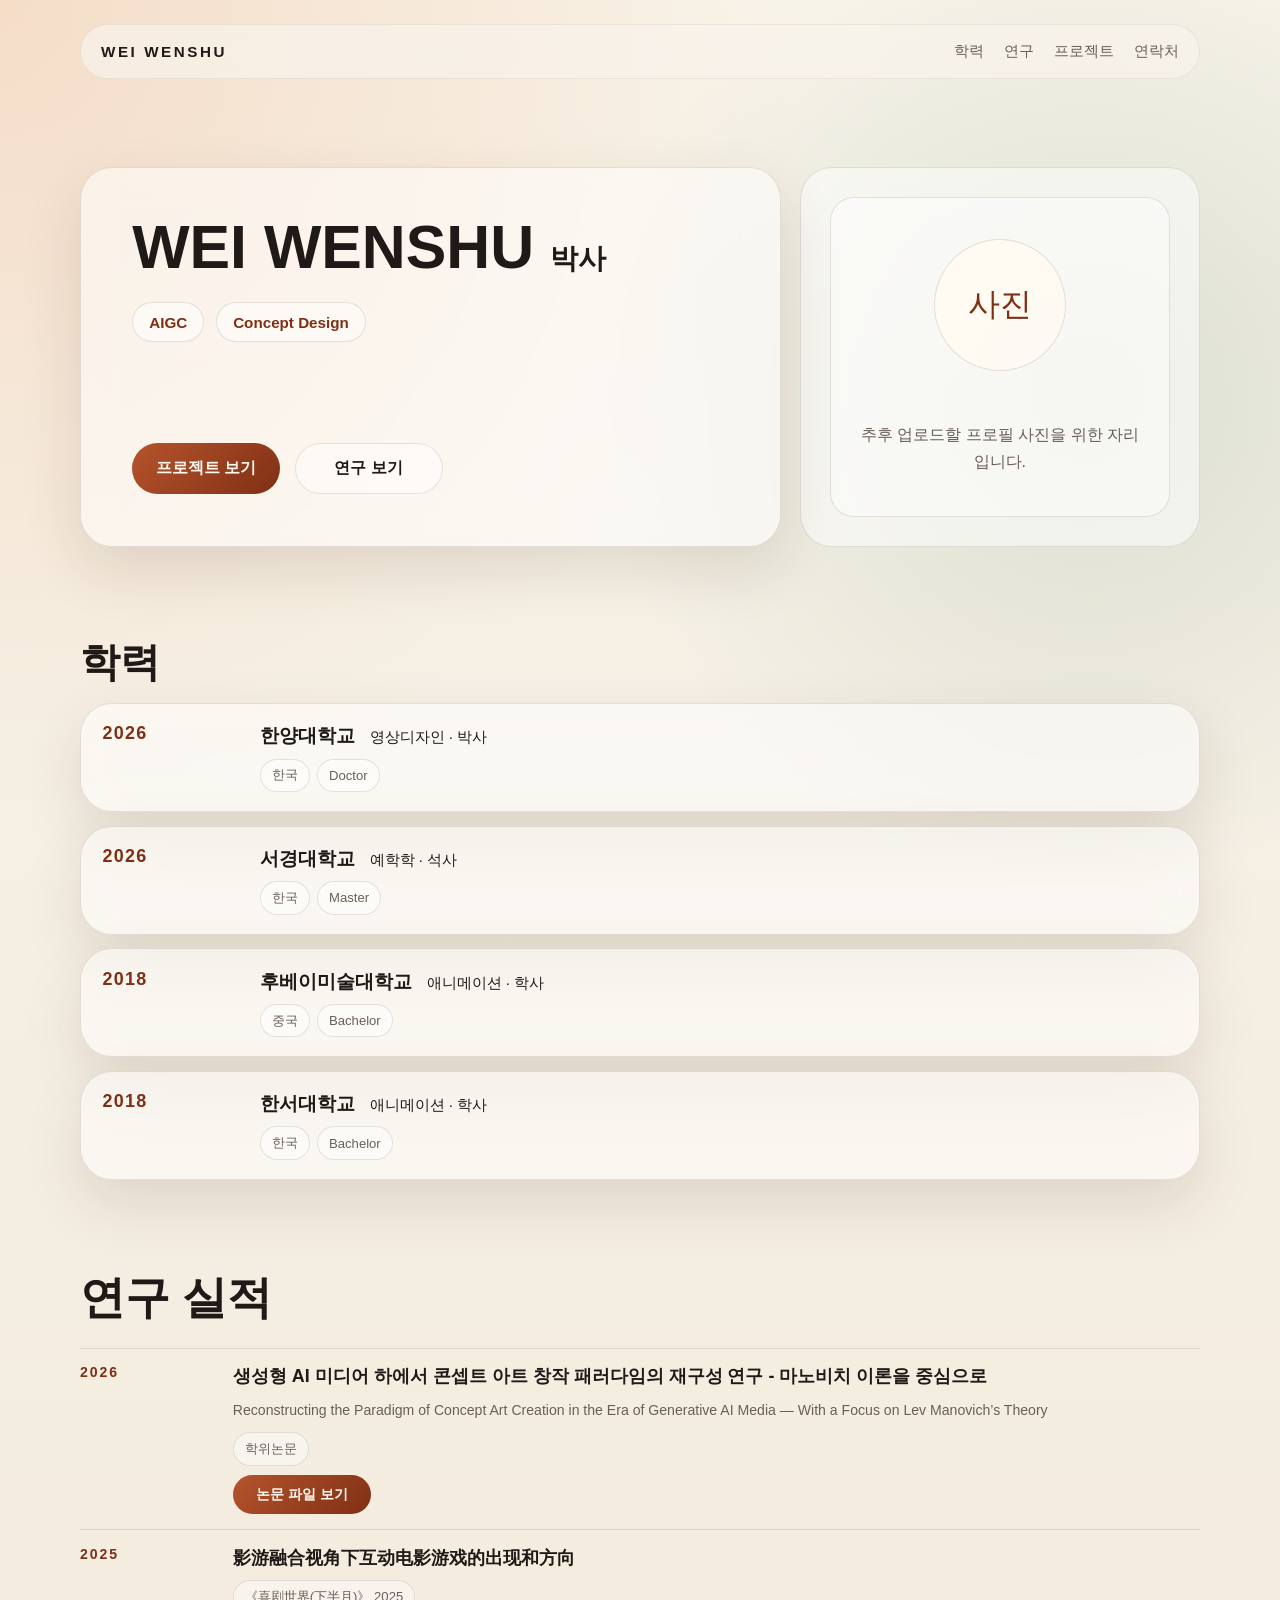
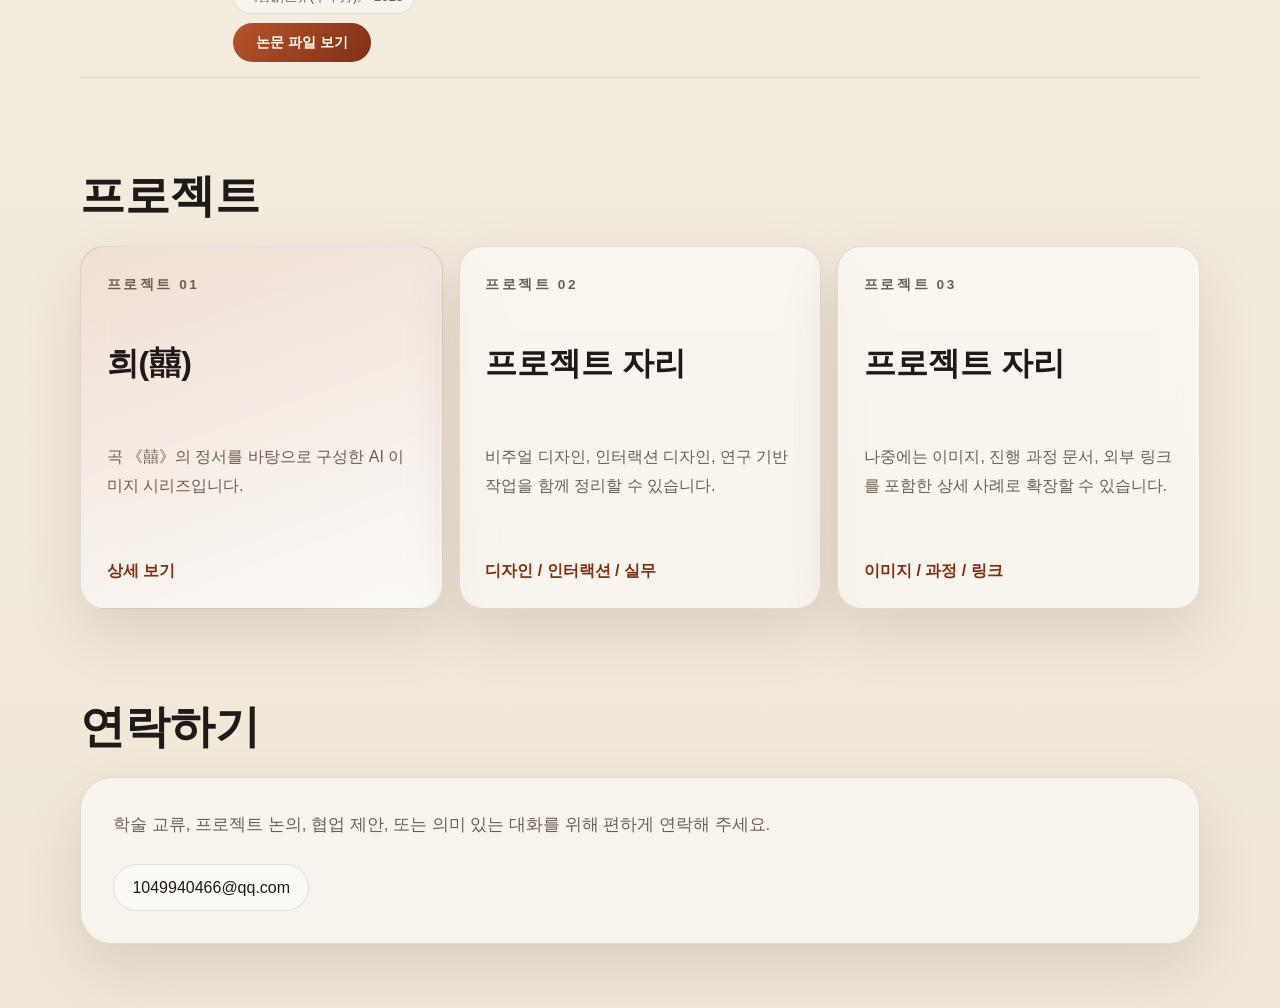
==== index.html @ aef204ae "Initial personal website" ====
<!DOCTYPE html>
<html lang="ko">
  <head>
    <meta charset="UTF-8" />
    <meta name="viewport" content="width=device-width, initial-scale=1.0" />
    <title>WEI WENSHU | 개인 웹사이트</title>
    <meta
      name="description"
      content="WEI WENSHU의 개인 웹사이트로, 학력, 연구 논문, 프로젝트, 연락처 정보를 담고 있습니다."
    />
    <link rel="stylesheet" href="styles.css" />
  </head>
  <body>
    <div class="page-shell">
      <header class="site-header">
        <a class="brand" href="#top">WEI WENSHU</a>
        <button class="nav-toggle" type="button" aria-expanded="false" aria-label="내비게이션 열기">
          <span></span>
          <span></span>
        </button>
        <nav class="site-nav" aria-label="주요 내비게이션">
          <a href="#education">학력</a>
          <a href="#research">연구</a>
          <a href="#portfolio">프로젝트</a>
          <a href="#contact">연락처</a>
        </nav>
      </header>

      <main id="top">
        <section class="hero section reveal">
          <div class="hero-copy">
            <div class="hero-name-row">
              <h1>WEI WENSHU</h1>
              <p class="hero-role">박사</p>
            </div>
            <div class="hero-tags" aria-label="Professional tags">
              <span>AIGC</span>
              <span>Concept Design</span>
            </div>
            <div class="hero-actions">
              <a class="button primary" href="#portfolio">프로젝트 보기</a>
              <a class="button secondary" href="#research">연구 보기</a>
            </div>
          </div>

          <aside class="hero-card">
            <div class="avatar-placeholder" aria-label="사진 자리 표시">
              <span>사진</span>
              <p>추후 업로드할 프로필 사진을 위한 자리입니다.</p>
            </div>
          </aside>
        </section>

        <section class="section reveal" id="education">
          <div class="section-heading">
            <h2>학력</h2>
          </div>
          <div class="education-panel">
            <article class="education-card">
              <div class="education-year">2026</div>
              <div class="education-content">
                <div class="education-title-row">
                  <h3>한양대학교</h3>
                  <p class="education-degree">영상디자인 · 박사</p>
                </div>
                <div class="education-meta">
                  <span>한국</span>
                  <span>Doctor</span>
                </div>
              </div>
            </article>
            <article class="education-card">
              <div class="education-year">2026</div>
              <div class="education-content">
                <div class="education-title-row">
                  <h3>서경대학교</h3>
                  <p class="education-degree">예학학 · 석사</p>
                </div>
                <div class="education-meta">
                  <span>한국</span>
                  <span>Master</span>
                </div>
              </div>
            </article>
            <article class="education-card">
              <div class="education-year">2018</div>
              <div class="education-content">
                <div class="education-title-row">
                  <h3>후베이미술대학교</h3>
                  <p class="education-degree">애니메이션 · 학사</p>
                </div>
                <div class="education-meta">
                  <span>중국</span>
                  <span>Bachelor</span>
                </div>
              </div>
            </article>
            <article class="education-card">
              <div class="education-year">2018</div>
              <div class="education-content">
                <div class="education-title-row">
                  <h3>한서대학교</h3>
                  <p class="education-degree">애니메이션 · 학사</p>
                </div>
                <div class="education-meta">
                  <span>한국</span>
                  <span>Bachelor</span>
                </div>
              </div>
            </article>
          </div>
        </section>

        <section class="section reveal" id="research">
          <div class="section-heading">
            <h2>연구 실적</h2>
          </div>
          <div class="timeline research-list">
            <article class="timeline-item">
              <span class="timeline-year">2026</span>
              <div class="research-entry">
                <h3>
                  생성형 AI 미디어 하에서 콘셉트 아트 창작 패러다임의 재구성 연구 - 마노비치 이론을 중심으로
                </h3>
                <p class="research-english-title">
                  Reconstructing the Paradigm of Concept Art Creation in the Era of Generative AI Media
                  — With a Focus on Lev Manovich&rsquo;s Theory
                </p>
                <div class="research-meta">
                  <span>학위논문</span>
                </div>
                <div class="research-links">
                  <a
                    class="paper-link"
                    href="papers/wei-wenshu-thesis-2026.pdf"
                    target="_blank"
                    rel="noreferrer"
                  >
                    논문 파일 보기
                  </a>
                </div>
              </div>
            </article>
            <article class="timeline-item">
              <span class="timeline-year">2025</span>
              <div class="research-entry">
                <h3>影游融合视角下互动电影游戏的出现和方向</h3>
                <div class="research-meta">
                  <span>《喜剧世界(下半月)》 2025</span>
                </div>
                <div class="research-links">
                  <a
                    class="paper-link"
                    href="papers/interactive-film-game-2025.pdf"
                    target="_blank"
                    rel="noreferrer"
                  >
                    논문 파일 보기
                  </a>
                </div>
              </div>
            </article>
          </div>
        </section>

        <section class="section reveal" id="portfolio">
          <div class="section-heading">
            <h2>프로젝트</h2>
          </div>
          <div class="projects-grid portfolio-grid">
            <a class="project-card featured project-link-card" href="project-01.html">
              <p class="project-tag">프로젝트 01</p>
              <h3>희(囍)</h3>
              <p>곡 《囍》의 정서를 바탕으로 구성한 AI 이미지 시리즈입니다.</p>
              <span>상세 보기</span>
            </a>
            <article class="project-card">
              <p class="project-tag">프로젝트 02</p>
              <h3>프로젝트 자리</h3>
              <p>비주얼 디자인, 인터랙션 디자인, 연구 기반 작업을 함께 정리할 수 있습니다.</p>
              <span>디자인 / 인터랙션 / 실무</span>
            </article>
            <article class="project-card">
              <p class="project-tag">프로젝트 03</p>
              <h3>프로젝트 자리</h3>
              <p>나중에는 이미지, 진행 과정 문서, 외부 링크를 포함한 상세 사례로 확장할 수 있습니다.</p>
              <span>이미지 / 과정 / 링크</span>
            </article>
          </div>
        </section>

        <section class="section contact-section reveal" id="contact">
          <div class="section-heading">
            <h2>연락하기</h2>
          </div>
          <div class="contact-card">
            <p>
              학술 교류, 프로젝트 논의, 협업 제안, 또는 의미 있는 대화를 위해 편하게 연락해 주세요.
            </p>
            <div class="contact-links">
              <a href="mailto:1049940466@qq.com">1049940466@qq.com</a>
            </div>
          </div>
        </section>
      </main>
    </div>

    <script src="script.js"></script>
  </body>
</html>
---- styles.css ----
:root {
  --bg: #f3efe5;
  --bg-soft: rgba(255, 255, 255, 0.52);
  --surface: rgba(255, 250, 240, 0.78);
  --surface-strong: #fffaf2;
  --text: #1f1a17;
  --muted: #6a5f57;
  --line: rgba(53, 39, 25, 0.12);
  --accent: #b6542d;
  --accent-deep: #7f2f14;
  --shadow: 0 24px 60px rgba(64, 34, 14, 0.12);
  --radius-xl: 32px;
  --radius-lg: 24px;
  --radius-md: 18px;
  --container: min(1120px, calc(100vw - 2rem));
}

* {
  box-sizing: border-box;
}

html {
  scroll-behavior: smooth;
}

body {
  margin: 0;
  min-height: 100vh;
  font-family: "Microsoft YaHei", "微软雅黑", "Malgun Gothic", "Apple SD Gothic Neo", sans-serif;
  color: var(--text);
  background:
    radial-gradient(circle at top left, rgba(236, 150, 93, 0.24), transparent 28%),
    radial-gradient(circle at 85% 15%, rgba(95, 136, 112, 0.18), transparent 20%),
    linear-gradient(180deg, #f8f4ea 0%, #f0e7d8 100%);
}

a {
  color: inherit;
  text-decoration: none;
}

.page-shell {
  width: var(--container);
  margin: 0 auto;
  padding: 1rem 0 4rem;
}

.site-header {
  position: sticky;
  top: 0;
  z-index: 10;
  display: flex;
  align-items: center;
  justify-content: space-between;
  margin-top: 0.5rem;
  padding: 1rem 1.25rem;
  backdrop-filter: blur(18px);
  background: rgba(248, 243, 235, 0.7);
  border: 1px solid rgba(77, 56, 36, 0.08);
  border-radius: 999px;
}

.brand {
  font-size: 0.95rem;
  font-weight: 800;
  letter-spacing: 0.16rem;
}

.site-nav {
  display: flex;
  gap: 1.25rem;
  color: var(--muted);
  font-size: 0.95rem;
}

.site-nav a {
  position: relative;
}

.site-nav a::after {
  content: "";
  position: absolute;
  left: 0;
  bottom: -0.25rem;
  width: 100%;
  height: 1px;
  background: currentColor;
  transform: scaleX(0);
  transform-origin: left;
  transition: transform 180ms ease;
}

.site-nav a:hover::after,
.site-nav a:focus-visible::after {
  transform: scaleX(1);
}

.nav-toggle {
  display: none;
  width: 48px;
  height: 48px;
  border: 1px solid var(--line);
  border-radius: 50%;
  background: rgba(255, 255, 255, 0.4);
}

.nav-toggle span {
  display: block;
  width: 18px;
  height: 2px;
  margin: 5px auto;
  background: var(--text);
  transition: transform 180ms ease, opacity 180ms ease;
}

main {
  padding-top: 2rem;
}

.section,
.hero,
.highlights {
  margin-top: 1.5rem;
}

.hero {
  display: grid;
  grid-template-columns: 1.4fr 0.8fr;
  gap: 1.2rem;
  align-items: stretch;
}

.hero-copy,
.hero-card,
.highlight-card,
.project-card,
.skills-panel,
.contact-card {
  background: var(--bg-soft);
  border: 1px solid var(--line);
  box-shadow: var(--shadow);
  backdrop-filter: blur(16px);
}

.hero-copy {
  display: flex;
  flex-direction: column;
  padding: clamp(2rem, 4vw, 4rem);
  border-radius: var(--radius-xl);
}

.eyebrow {
  margin: 0 0 1rem;
  letter-spacing: 0.24rem;
  font-size: 0.8rem;
  color: var(--accent-deep);
}

.hero h1 {
  margin: 0;
  font-size: clamp(1.9rem, 5vw, 3.8rem);
  line-height: 0.95;
  max-width: none;
  white-space: nowrap;
}

.hero-name-row {
  display: flex;
  align-items: baseline;
  gap: 1rem;
  flex-wrap: wrap;
  margin-bottom: 1.5rem;
}

.hero-role {
  margin: 0;
  color: var(--text);
  font-size: clamp(1.35rem, 2.2vw, 1.9rem);
  font-weight: 700;
  letter-spacing: 0;
}

.hero-tags {
  display: flex;
  flex-wrap: wrap;
  gap: 0.75rem;
  margin-top: 0;
}

.hero-tags span {
  display: inline-flex;
  align-items: center;
  padding: 0.65rem 1rem;
  border-radius: 999px;
  border: 1px solid var(--line);
  background: rgba(255, 255, 255, 0.45);
  color: var(--accent-deep);
  font-size: 0.95rem;
  font-weight: 600;
}

.hero-text {
  max-width: 58ch;
  margin: 1.5rem 0 0;
  font-size: 1.05rem;
  line-height: 1.8;
  color: var(--muted);
}

.hero-actions {
  display: flex;
  gap: 0.9rem;
  flex-wrap: wrap;
  margin-top: auto;
  padding-top: 3rem;
}

.button {
  display: inline-flex;
  align-items: center;
  justify-content: center;
  min-width: 148px;
  padding: 0.9rem 1.3rem;
  border-radius: 999px;
  font-weight: 700;
  transition: transform 180ms ease, background 180ms ease, color 180ms ease;
}

.button:hover,
.button:focus-visible {
  transform: translateY(-2px);
}

.button.primary {
  color: #fff9f2;
  background: linear-gradient(135deg, var(--accent) 0%, var(--accent-deep) 100%);
}

.button.secondary {
  border: 1px solid var(--line);
  background: rgba(255, 255, 255, 0.45);
}

.hero-card {
  display: flex;
  flex-direction: column;
  justify-content: space-between;
  padding: 1.8rem;
  border-radius: var(--radius-xl);
  box-shadow: none;
  backdrop-filter: none;
  transition: none;
}

.hero-card:hover,
.hero-card:focus-within {
  box-shadow: none;
  filter: none;
  transform: none;
}

.hero-card-title,
.panel-title,
.project-tag {
  margin: 0 0 1rem;
  font-size: 0.85rem;
  font-weight: 800;
  letter-spacing: 0.16rem;
  text-transform: uppercase;
  color: var(--accent-deep);
}

.avatar-placeholder {
  display: grid;
  place-items: center;
  min-height: 320px;
  padding: 1.5rem;
  text-align: center;
  border-radius: calc(var(--radius-xl) - 8px);
  border: 1px solid var(--line);
  background: rgba(255, 255, 255, 0.45);
  box-shadow: none;
  filter: none;
  transition: none;
}

.avatar-placeholder:hover,
.avatar-placeholder:focus-within {
  box-shadow: none;
  filter: none;
  transform: none;
}

.avatar-placeholder span {
  display: inline-flex;
  align-items: center;
  justify-content: center;
  width: 132px;
  height: 132px;
  margin-bottom: 1rem;
  border-radius: 50%;
  font-size: 2rem;
  color: var(--accent-deep);
  background: rgba(255, 250, 242, 0.88);
  border: 1px solid var(--line);
}

.avatar-placeholder p {
  max-width: 18rem;
  margin: 0;
  color: var(--muted);
  line-height: 1.7;
}

.status-list {
  margin: 0;
  padding-left: 1.1rem;
  color: var(--muted);
  line-height: 1.8;
}

.availability {
  display: inline-flex;
  align-items: center;
  gap: 0.6rem;
  width: fit-content;
  margin-top: 1.5rem;
  padding: 0.75rem 1rem;
  border-radius: 999px;
  background: rgba(255, 255, 255, 0.6);
  border: 1px solid var(--line);
}

.dot {
  width: 10px;
  height: 10px;
  border-radius: 50%;
  background: #38a36a;
  box-shadow: 0 0 0 6px rgba(56, 163, 106, 0.14);
}

.highlights {
  display: grid;
  grid-template-columns: repeat(3, 1fr);
  gap: 1rem;
}

.highlight-card {
  padding: 1.5rem;
  border-radius: var(--radius-lg);
}

.highlight-number {
  display: block;
  margin-bottom: 0.8rem;
  font-size: 2.5rem;
  font-weight: 800;
  color: var(--accent-deep);
}

.section {
  padding: 2rem 0;
}

.section-heading {
  display: flex;
  align-items: flex-start;
  justify-content: flex-start;
  flex-direction: column;
  gap: 1rem;
  margin-bottom: 1.25rem;
  text-align: left;
}

.section-heading h2 {
  margin: 0;
  font-size: clamp(2.3rem, 5vw, 4rem);
}

#education .section-heading {
  margin-bottom: 0.85rem;
}

#education .section-heading h2 {
  font-size: clamp(1.7rem, 3.2vw, 2.5rem);
}

#research .section-heading h2,
#portfolio .section-heading h2,
#contact .section-heading h2 {
  font-size: clamp(1.8rem, 3.6vw, 2.8rem);
}

.education-panel {
  display: grid;
  gap: 0.85rem;
}

.education-card {
  display: grid;
  grid-template-columns: 140px 1fr;
  gap: 1.1rem;
  padding: 1.2rem 1.35rem;
  border-radius: var(--radius-xl);
  background: var(--bg-soft);
  border: 1px solid var(--line);
  box-shadow: var(--shadow);
  backdrop-filter: blur(16px);
}

.education-year {
  color: var(--accent-deep);
  font-size: 1.12rem;
  font-weight: 800;
  letter-spacing: 0.08rem;
}

.education-content {
  display: grid;
  gap: 0.45rem;
}

.education-title-row {
  display: flex;
  align-items: baseline;
  flex-wrap: wrap;
  gap: 0.9rem;
}

.education-content h3 {
  margin: 0;
  font-size: 1.18rem;
  font-weight: 700;
  line-height: 1.4;
}

.education-degree {
  margin: 0;
  color: var(--text);
  font-size: 0.94rem;
  line-height: 1.5;
}

.education-meta {
  display: flex;
  flex-wrap: wrap;
  gap: 0.45rem;
  margin-top: 0.1rem;
}

.education-meta span {
  display: inline-flex;
  align-items: center;
  padding: 0.42rem 0.68rem;
  border-radius: 999px;
  border: 1px solid var(--line);
  background: rgba(255, 255, 255, 0.45);
  color: var(--muted);
  font-size: 0.82rem;
}

.projects-grid {
  display: grid;
  grid-template-columns: repeat(3, 1fr);
  gap: 1rem;
}

.portfolio-grid .project-card {
  display: flex;
  flex-direction: column;
  justify-content: space-between;
  aspect-ratio: 1 / 1;
}

.project-card {
  min-height: 280px;
  padding: 1.6rem;
  border-radius: var(--radius-lg);
}

.project-link-card {
  transition: transform 180ms ease, box-shadow 180ms ease, border-color 180ms ease;
}

.project-link-card:hover,
.project-link-card:focus-visible {
  transform: translateY(-4px);
  border-color: rgba(127, 47, 20, 0.2);
  box-shadow: 0 28px 68px rgba(64, 34, 14, 0.16);
}

.project-card.featured {
  background:
    linear-gradient(160deg, rgba(182, 84, 45, 0.14), rgba(255, 255, 255, 0.56)),
    rgba(255, 255, 255, 0.52);
}

.project-card h3 {
  margin: 0 0 0.8rem;
  font-size: 2rem;
}

.project-card p {
  color: var(--muted);
  line-height: 1.8;
}

.project-card span {
  display: inline-block;
  margin-top: 1rem;
  color: var(--accent-deep);
  font-weight: 700;
}

.project-detail-page {
  padding-bottom: 5rem;
}

.project-detail-hero {
  display: grid;
  gap: 1.45rem;
  padding: clamp(2rem, 5vw, 4rem) 0 1.5rem;
}

.back-link {
  display: inline-flex;
  align-items: center;
  justify-content: center;
  width: fit-content;
  padding: 0.65rem 1rem;
  border: 1px solid var(--line);
  border-radius: 999px;
  background: rgba(255, 255, 255, 0.46);
  color: var(--accent-deep);
  font-size: 0.95rem;
  font-weight: 700;
  box-shadow: 0 10px 24px rgba(64, 34, 14, 0.08);
  transition: transform 180ms ease, background 180ms ease, box-shadow 180ms ease;
}

.back-link:hover,
.back-link:focus-visible {
  transform: translateY(-2px);
  background: rgba(255, 255, 255, 0.68);
  box-shadow: 0 16px 32px rgba(64, 34, 14, 0.12);
}

.project-detail-hero h1 {
  max-width: 12ch;
  margin: 0 0 0.45rem;
  font-size: clamp(2.4rem, 6vw, 4.8rem);
  line-height: 1;
}

.project-detail-hero p:not(.project-tag) {
  max-width: none;
  width: 100%;
  margin: 0;
  color: var(--muted);
  font-size: 1rem;
  line-height: 1.8;
}

.project-media-section {
  display: grid;
  grid-template-columns: 1fr;
  margin-top: 1.5rem;
}

.media-block,
.project-detail-copy,
.image-placeholder {
  background: var(--bg-soft);
  border: 1px solid var(--line);
  box-shadow: var(--shadow);
  backdrop-filter: blur(16px);
}

.video-block {
  min-height: 420px;
  border-radius: var(--radius-xl);
  overflow: hidden;
}

.media-placeholder,
.image-placeholder {
  display: grid;
  place-items: center;
  min-height: 100%;
  text-align: center;
}

.media-placeholder {
  height: 100%;
  padding: 2rem;
  background:
    linear-gradient(135deg, rgba(182, 84, 45, 0.12), rgba(255, 255, 255, 0.38)),
    rgba(255, 255, 255, 0.36);
}

.media-placeholder span,
.image-placeholder span {
  color: var(--accent-deep);
  font-size: 1.05rem;
  font-weight: 800;
}

.media-placeholder p {
  margin: 0.5rem 0 0;
  color: var(--muted);
}

.project-detail-copy {
  display: flex;
  flex-direction: column;
  justify-content: flex-end;
  padding: 1.5rem;
  border-radius: var(--radius-xl);
}

.project-detail-copy h2 {
  margin: 0 0 0.75rem;
  font-size: 1.4rem;
}

.project-detail-copy p {
  margin: 0;
  color: var(--muted);
  line-height: 1.8;
}

.project-gallery {
  display: grid;
  grid-template-columns: repeat(5, 1fr);
  gap: 0.8rem;
  margin-top: 1.8rem;
}

.image-placeholder,
.project-image-card {
  aspect-ratio: 3 / 4;
  border-radius: var(--radius-lg);
}

.project-image-card {
  position: relative;
  overflow: hidden;
  margin: 0;
  background: var(--bg-soft);
  border: 1px solid var(--line);
  box-shadow: var(--shadow);
}

.project-image-card img {
  display: block;
  width: 100%;
  height: 100%;
  object-fit: cover;
  transition: transform 220ms ease;
}

.project-image-card:hover img {
  transform: scale(1.04);
}

.project-image-card figcaption {
  position: absolute;
  left: 0.65rem;
  bottom: 0.65rem;
  padding: 0.35rem 0.55rem;
  border-radius: 999px;
  background: rgba(31, 26, 23, 0.68);
  color: #fff9f2;
  font-size: 0.78rem;
  font-weight: 700;
}

.timeline {
  display: grid;
  gap: 1rem;
}

.research-list {
  gap: 0;
}

.timeline-item {
  display: grid;
  grid-template-columns: 120px 1fr;
  gap: 1rem;
  padding: 1.4rem 0;
  border-top: 1px solid var(--line);
}

.timeline-item:last-child {
  border-bottom: 1px solid var(--line);
}

.research-list .timeline-item {
  grid-template-columns: 140px 1fr;
  gap: 0.8rem;
  padding: 0.95rem 0;
}

.research-list .timeline-year {
  font-size: 0.88rem;
  letter-spacing: 0.12rem;
  text-transform: uppercase;
}

.research-entry {
  display: grid;
  gap: 0.5rem;
}

.research-english-title {
  margin: -0.1rem 0 0;
  color: var(--accent-deep);
  font-size: 0.88rem;
  line-height: 1.5;
}

.research-meta {
  display: flex;
  flex-wrap: wrap;
  gap: 0.45rem;
  margin-top: 0.05rem;
}

.research-meta span {
  display: inline-flex;
  align-items: center;
  padding: 0.42rem 0.68rem;
  border-radius: 999px;
  border: 1px solid var(--line);
  background: rgba(255, 255, 255, 0.45);
  color: var(--muted);
  font-size: 0.82rem;
}

.research-links {
  margin-top: 0.1rem;
}

.paper-link {
  display: inline-flex;
  align-items: center;
  justify-content: center;
  min-width: 138px;
  padding: 0.62rem 0.95rem;
  border-radius: 999px;
  background: linear-gradient(135deg, var(--accent) 0%, var(--accent-deep) 100%);
  color: #fff9f2;
  font-size: 0.9rem;
  font-weight: 700;
  transition: transform 180ms ease, opacity 180ms ease;
}

.paper-link:hover,
.paper-link:focus-visible {
  transform: translateY(-2px);
  opacity: 0.96;
}

.timeline-year {
  font-weight: 800;
  color: var(--accent-deep);
}

.timeline-item h3 {
  margin: 0 0 0.45rem;
  font-size: 1.8rem;
}

.research-list .timeline-item h3 {
  margin: 0;
  font-size: 1.12rem;
  font-weight: 600;
  line-height: 1.45;
}

.timeline-item p {
  margin: 0;
  color: var(--muted);
  line-height: 1.8;
}

.contact-section {
  padding-bottom: 0;
}

.contact-card {
  padding: 2rem;
  border-radius: var(--radius-xl);
}

.contact-card p {
  margin: 0;
  font-size: 1.05rem;
  line-height: 1.8;
  color: var(--muted);
}

.contact-links {
  display: flex;
  flex-wrap: wrap;
  gap: 0.85rem;
  margin-top: 1.5rem;
}

.contact-links a {
  padding: 0.85rem 1.15rem;
  border-radius: 999px;
  border: 1px solid var(--line);
  background: rgba(255, 255, 255, 0.45);
}

.reveal {
  opacity: 0;
  transform: translateY(24px);
  transition: opacity 700ms ease, transform 700ms ease;
}

.reveal.is-visible {
  opacity: 1;
  transform: translateY(0);
}

@media (max-width: 920px) {
  .hero,
  .projects-grid,
  .highlights,
  .project-media-section,
  .project-gallery {
    grid-template-columns: 1fr;
  }

  .site-header {
    border-radius: 28px;
    align-items: flex-start;
    flex-wrap: wrap;
  }

  .nav-toggle {
    display: block;
  }

  .site-nav {
    display: none;
    width: 100%;
    padding-top: 0.75rem;
    flex-direction: column;
    gap: 0.85rem;
  }

  .site-nav.is-open {
    display: flex;
  }

  .timeline-item {
    grid-template-columns: 1fr;
    gap: 0.5rem;
  }

  .education-card {
    grid-template-columns: 1fr;
    gap: 0.8rem;
  }

  .hero h1 {
    font-size: clamp(1.85rem, 9vw, 3.4rem);
  }

  .video-block {
    min-height: 320px;
  }
}

@media (max-width: 640px) {
  .page-shell {
    width: min(100vw - 1rem, 100%);
  }

  .site-header,
  .hero-copy,
  .hero-card,
  .contact-card,
  .highlight-card,
  .project-card,
  .project-detail-copy,
  .video-block,
  .image-placeholder,
  .education-card {
    border-radius: 22px;
  }

  .hero-copy,
  .hero-card,
  .contact-card,
  .project-card,
  .project-detail-copy,
  .highlight-card,
  .education-card {
    padding: 1.3rem;
  }

  .hero-text,
  .contact-card p,
  .project-card p,
  .project-detail-copy p,
  .timeline-item p {
    font-size: 1rem;
  }

  .project-detail-hero h1 {
    font-size: 2.2rem;
  }
}

@media (prefers-reduced-motion: reduce) {
  html {
    scroll-behavior: auto;
  }

  *,
  *::before,
  *::after {
    animation: none !important;
    transition: none !important;
  }

  .reveal {
    opacity: 1;
    transform: none;
  }
}
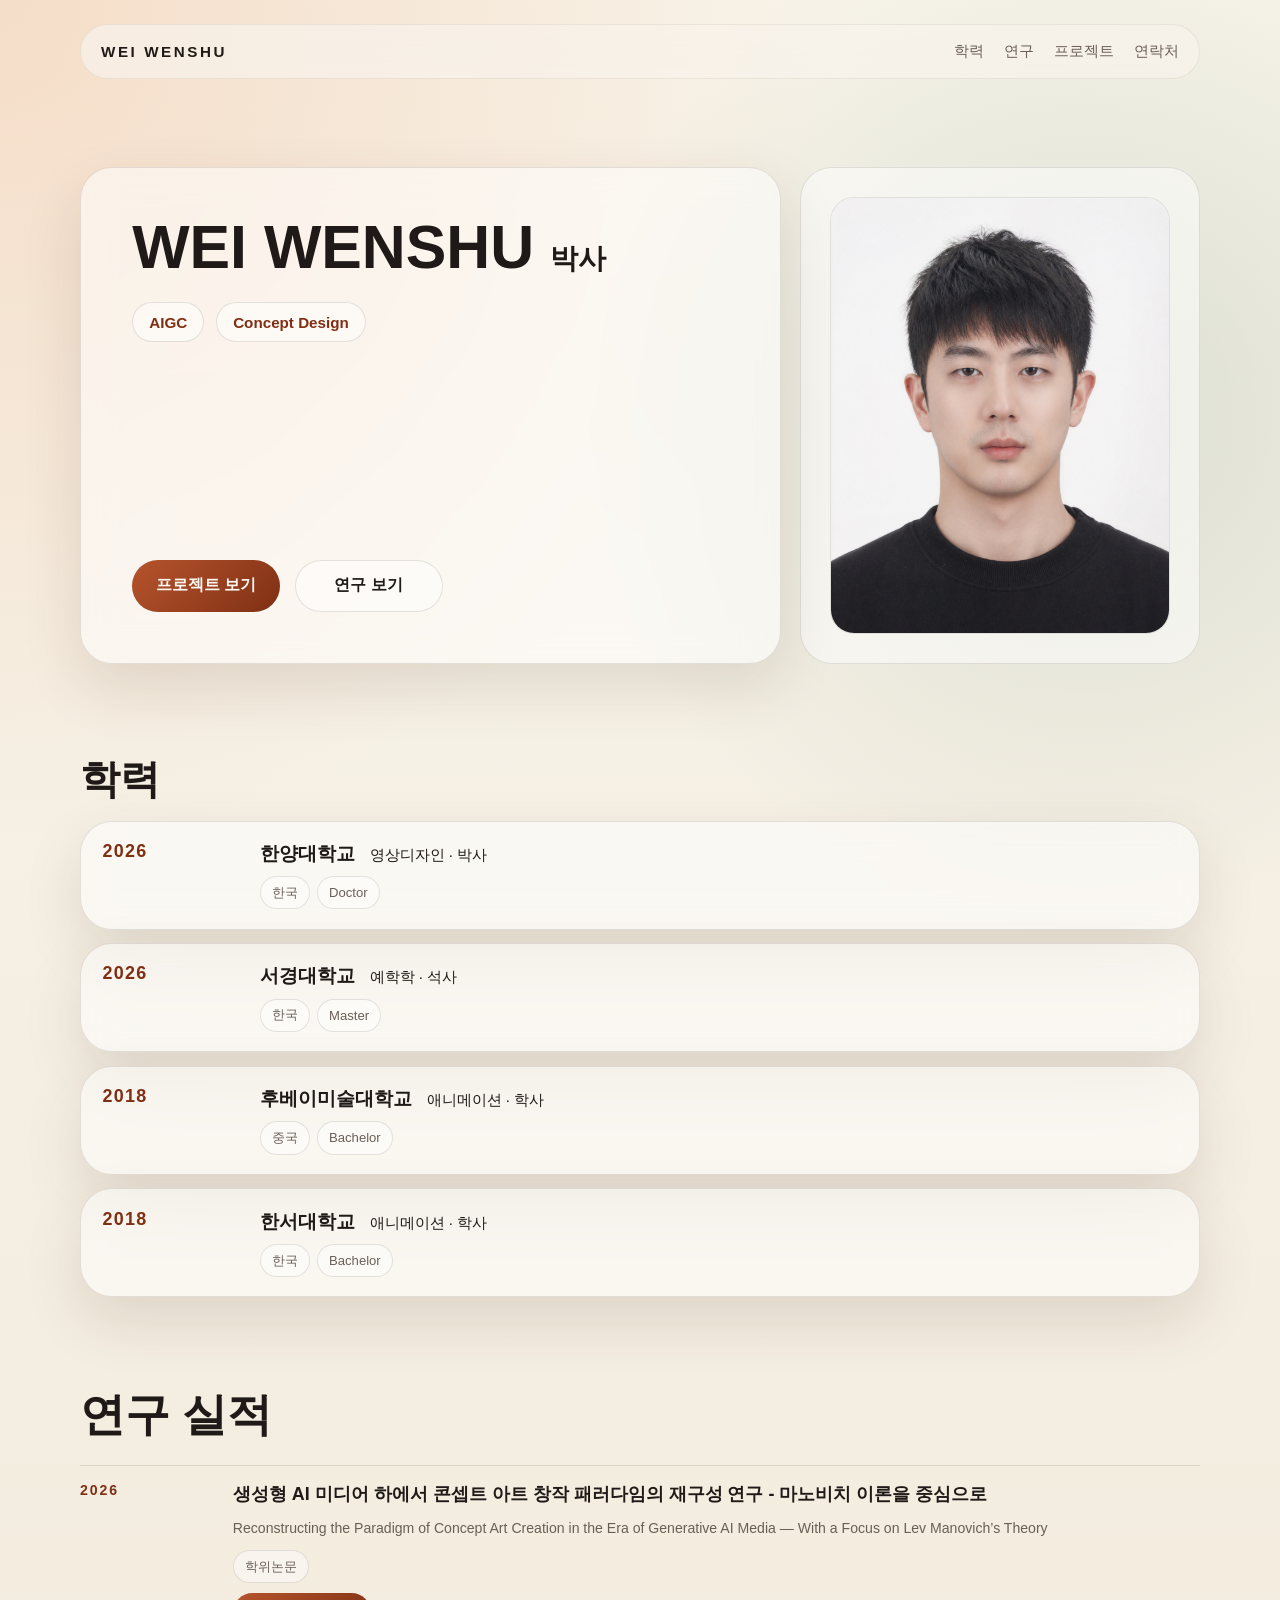
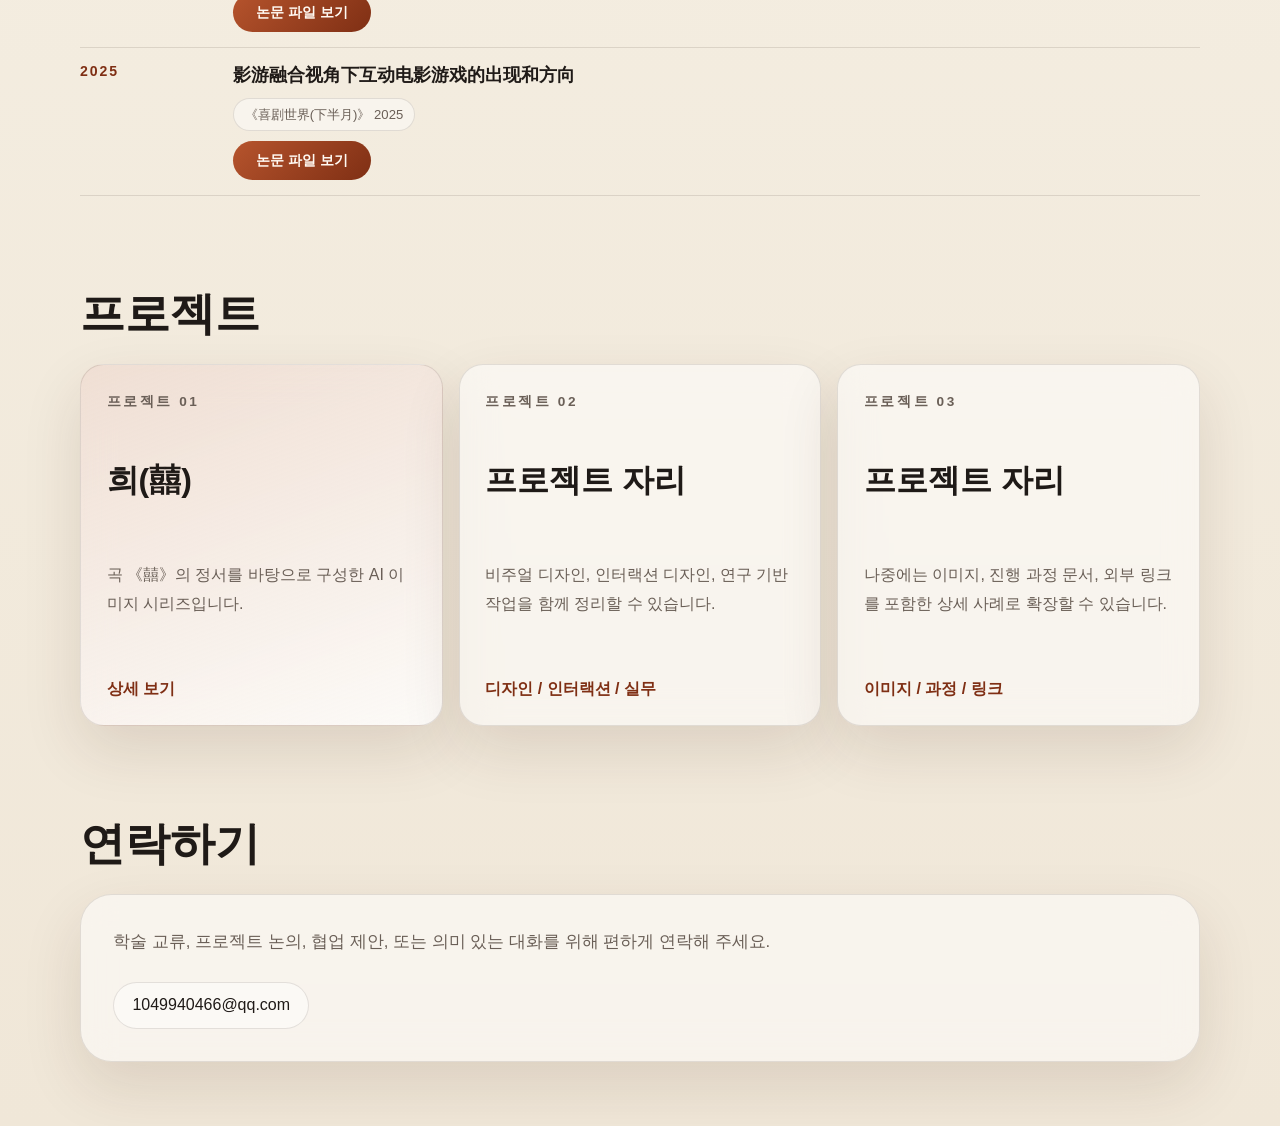
==== commit f5956d56: "Add profile photo" ====
--- a/index.html
+++ b/index.html
@@ -45,8 +45,7 @@
 
           <aside class="hero-card">
             <div class="avatar-placeholder" aria-label="사진 자리 표시">
-              <span>사진</span>
-              <p>추후 업로드할 프로필 사진을 위한 자리입니다.</p>
+              <img src="assets/profile/profile.png" alt="WEI WENSHU 프로필 사진" />
             </div>
           </aside>
         </section>
--- a/styles.css
+++ b/styles.css
@@ -271,14 +271,13 @@
 }
 
 .avatar-placeholder {
-  display: grid;
-  place-items: center;
+  display: block;
   min-height: 320px;
-  padding: 1.5rem;
-  text-align: center;
+  padding: 0;
   border-radius: calc(var(--radius-xl) - 8px);
   border: 1px solid var(--line);
   background: rgba(255, 255, 255, 0.45);
+  overflow: hidden;
   box-shadow: none;
   filter: none;
   transition: none;
@@ -291,25 +290,13 @@
   transform: none;
 }
 
-.avatar-placeholder span {
-  display: inline-flex;
-  align-items: center;
-  justify-content: center;
-  width: 132px;
-  height: 132px;
-  margin-bottom: 1rem;
-  border-radius: 50%;
-  font-size: 2rem;
-  color: var(--accent-deep);
-  background: rgba(255, 250, 242, 0.88);
-  border: 1px solid var(--line);
-}
-
-.avatar-placeholder p {
-  max-width: 18rem;
-  margin: 0;
-  color: var(--muted);
-  line-height: 1.7;
+.avatar-placeholder img {
+  display: block;
+  width: 100%;
+  height: 100%;
+  min-height: 320px;
+  object-fit: cover;
+  object-position: center top;
 }
 
 .status-list {
